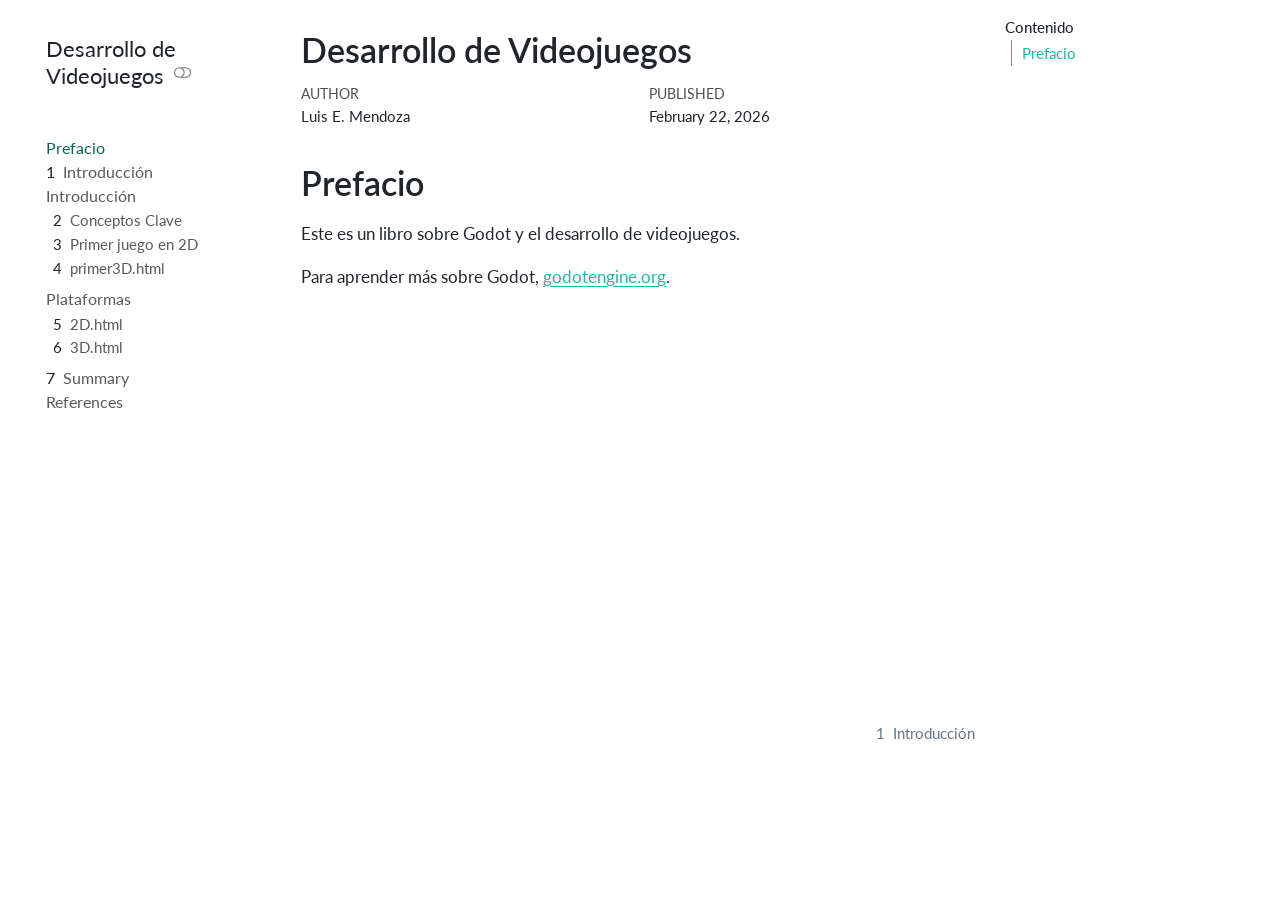
==== _book/index.html @ c6f3b177 "Avance de primer capítulo El capítulo del primer juego está casi terminado." ====
<!DOCTYPE html>
<html xmlns="http://www.w3.org/1999/xhtml" lang="en" xml:lang="en"><head>

<meta charset="utf-8">
<meta name="generator" content="quarto-1.8.27">

<meta name="viewport" content="width=device-width, initial-scale=1.0, user-scalable=yes">

<meta name="author" content="Luis E. Mendoza">
<meta name="dcterms.date" content="2026-02-22">

<title>Desarrollo de Videojuegos</title>
<style>
code{white-space: pre-wrap;}
span.smallcaps{font-variant: small-caps;}
div.columns{display: flex; gap: min(4vw, 1.5em);}
div.column{flex: auto; overflow-x: auto;}
div.hanging-indent{margin-left: 1.5em; text-indent: -1.5em;}
ul.task-list{list-style: none;}
ul.task-list li input[type="checkbox"] {
  width: 0.8em;
  margin: 0 0.8em 0.2em -1em; /* quarto-specific, see https://github.com/quarto-dev/quarto-cli/issues/4556 */ 
  vertical-align: middle;
}
</style>


<script src="site_libs/quarto-nav/quarto-nav.js"></script>
<script src="site_libs/quarto-nav/headroom.min.js"></script>
<script src="site_libs/clipboard/clipboard.min.js"></script>
<script src="site_libs/quarto-search/autocomplete.umd.js"></script>
<script src="site_libs/quarto-search/fuse.min.js"></script>
<script src="site_libs/quarto-search/quarto-search.js"></script>
<meta name="quarto:offset" content="./">
<link href="./intro.html" rel="next">
<script src="site_libs/quarto-html/quarto.js" type="module"></script>
<script src="site_libs/quarto-html/tabsets/tabsets.js" type="module"></script>
<script src="site_libs/quarto-html/axe/axe-check.js" type="module"></script>
<script src="site_libs/quarto-html/popper.min.js"></script>
<script src="site_libs/quarto-html/tippy.umd.min.js"></script>
<script src="site_libs/quarto-html/anchor.min.js"></script>
<link href="site_libs/quarto-html/tippy.css" rel="stylesheet">
<link href="site_libs/quarto-html/quarto-syntax-highlighting-ed96de9b727972fe78a7b5d16c58bf87.css" rel="stylesheet" class="quarto-color-scheme" id="quarto-text-highlighting-styles">
<link href="site_libs/quarto-html/quarto-syntax-highlighting-dark-4d9afe2b8d18ee9fa5d0d57b5ed4214d.css" rel="stylesheet" class="quarto-color-scheme quarto-color-alternate" id="quarto-text-highlighting-styles">
<link href="site_libs/quarto-html/quarto-syntax-highlighting-ed96de9b727972fe78a7b5d16c58bf87.css" rel="stylesheet" class="quarto-color-scheme-extra" id="quarto-text-highlighting-styles">
<script src="site_libs/bootstrap/bootstrap.min.js"></script>
<link href="site_libs/bootstrap/bootstrap-icons.css" rel="stylesheet">
<link href="site_libs/bootstrap/bootstrap-8a5c5494549ee22ce5ac99faca083a9b.min.css" rel="stylesheet" append-hash="true" class="quarto-color-scheme" id="quarto-bootstrap" data-mode="light">
<link href="site_libs/bootstrap/bootstrap-dark-82698d6252e92dd5db1169a928d6c1e6.min.css" rel="stylesheet" append-hash="true" class="quarto-color-scheme quarto-color-alternate" id="quarto-bootstrap" data-mode="dark">
<link href="site_libs/bootstrap/bootstrap-8a5c5494549ee22ce5ac99faca083a9b.min.css" rel="stylesheet" append-hash="true" class="quarto-color-scheme-extra" id="quarto-bootstrap" data-mode="light">
<script id="quarto-search-options" type="application/json">{
  "location": "sidebar",
  "copy-button": false,
  "collapse-after": 3,
  "panel-placement": "start",
  "type": "textbox",
  "limit": 50,
  "keyboard-shortcut": [
    "f",
    "/",
    "s"
  ],
  "show-item-context": false,
  "language": {
    "search-no-results-text": "No results",
    "search-matching-documents-text": "matching documents",
    "search-copy-link-title": "Copy link to search",
    "search-hide-matches-text": "Hide additional matches",
    "search-more-match-text": "more match in this document",
    "search-more-matches-text": "more matches in this document",
    "search-clear-button-title": "Clear",
    "search-text-placeholder": "",
    "search-detached-cancel-button-title": "Cancel",
    "search-submit-button-title": "Submit",
    "search-label": "Search"
  }
}</script>


</head>

<body class="nav-sidebar floating quarto-light"><script id="quarto-html-before-body" type="application/javascript">
    const toggleBodyColorMode = (bsSheetEl) => {
      const mode = bsSheetEl.getAttribute("data-mode");
      const bodyEl = window.document.querySelector("body");
      if (mode === "dark") {
        bodyEl.classList.add("quarto-dark");
        bodyEl.classList.remove("quarto-light");
      } else {
        bodyEl.classList.add("quarto-light");
        bodyEl.classList.remove("quarto-dark");
      }
    }
    const toggleBodyColorPrimary = () => {
      const bsSheetEl = window.document.querySelector("link#quarto-bootstrap:not([rel=disabled-stylesheet])");
      if (bsSheetEl) {
        toggleBodyColorMode(bsSheetEl);
      }
    }
    const setColorSchemeToggle = (alternate) => {
      const toggles = window.document.querySelectorAll('.quarto-color-scheme-toggle');
      for (let i=0; i < toggles.length; i++) {
        const toggle = toggles[i];
        if (toggle) {
          if (alternate) {
            toggle.classList.add("alternate");
          } else {
            toggle.classList.remove("alternate");
          }
        }
      }
    };
    const toggleColorMode = (alternate) => {
      // Switch the stylesheets
      const primaryStylesheets = window.document.querySelectorAll('link.quarto-color-scheme:not(.quarto-color-alternate)');
      const alternateStylesheets = window.document.querySelectorAll('link.quarto-color-scheme.quarto-color-alternate');
      manageTransitions('#quarto-margin-sidebar .nav-link', false);
      if (alternate) {
        // note: dark is layered on light, we don't disable primary!
        enableStylesheet(alternateStylesheets);
        for (const sheetNode of alternateStylesheets) {
          if (sheetNode.id === "quarto-bootstrap") {
            toggleBodyColorMode(sheetNode);
          }
        }
      } else {
        disableStylesheet(alternateStylesheets);
        enableStylesheet(primaryStylesheets)
        toggleBodyColorPrimary();
      }
      manageTransitions('#quarto-margin-sidebar .nav-link', true);
      // Switch the toggles
      setColorSchemeToggle(alternate)
      // Hack to workaround the fact that safari doesn't
      // properly recolor the scrollbar when toggling (#1455)
      if (navigator.userAgent.indexOf('Safari') > 0 && navigator.userAgent.indexOf('Chrome') == -1) {
        manageTransitions("body", false);
        window.scrollTo(0, 1);
        setTimeout(() => {
          window.scrollTo(0, 0);
          manageTransitions("body", true);
        }, 40);
      }
    }
    const disableStylesheet = (stylesheets) => {
      for (let i=0; i < stylesheets.length; i++) {
        const stylesheet = stylesheets[i];
        stylesheet.rel = 'disabled-stylesheet';
      }
    }
    const enableStylesheet = (stylesheets) => {
      for (let i=0; i < stylesheets.length; i++) {
        const stylesheet = stylesheets[i];
        if(stylesheet.rel !== 'stylesheet') { // for Chrome, which will still FOUC without this check
          stylesheet.rel = 'stylesheet';
        }
      }
    }
    const manageTransitions = (selector, allowTransitions) => {
      const els = window.document.querySelectorAll(selector);
      for (let i=0; i < els.length; i++) {
        const el = els[i];
        if (allowTransitions) {
          el.classList.remove('notransition');
        } else {
          el.classList.add('notransition');
        }
      }
    }
    const isFileUrl = () => {
      return window.location.protocol === 'file:';
    }
    const hasAlternateSentinel = () => {
      let styleSentinel = getColorSchemeSentinel();
      if (styleSentinel !== null) {
        return styleSentinel === "alternate";
      } else {
        return false;
      }
    }
    const setStyleSentinel = (alternate) => {
      const value = alternate ? "alternate" : "default";
      if (!isFileUrl()) {
        window.localStorage.setItem("quarto-color-scheme", value);
      } else {
        localAlternateSentinel = value;
      }
    }
    const getColorSchemeSentinel = () => {
      if (!isFileUrl()) {
        const storageValue = window.localStorage.getItem("quarto-color-scheme");
        return storageValue != null ? storageValue : localAlternateSentinel;
      } else {
        return localAlternateSentinel;
      }
    }
    const toggleGiscusIfUsed = (isAlternate, darkModeDefault) => {
      const baseTheme = document.querySelector('#giscus-base-theme')?.value ?? 'light';
      const alternateTheme = document.querySelector('#giscus-alt-theme')?.value ?? 'dark';
      let newTheme = '';
      if(authorPrefersDark) {
        newTheme = isAlternate ? baseTheme : alternateTheme;
      } else {
        newTheme = isAlternate ? alternateTheme : baseTheme;
      }
      const changeGiscusTheme = () => {
        // From: https://github.com/giscus/giscus/issues/336
        const sendMessage = (message) => {
          const iframe = document.querySelector('iframe.giscus-frame');
          if (!iframe) return;
          iframe.contentWindow.postMessage({ giscus: message }, 'https://giscus.app');
        }
        sendMessage({
          setConfig: {
            theme: newTheme
          }
        });
      }
      const isGiscussLoaded = window.document.querySelector('iframe.giscus-frame') !== null;
      if (isGiscussLoaded) {
        changeGiscusTheme();
      }
    };
    const authorPrefersDark = false;
    const darkModeDefault = authorPrefersDark;
      document.querySelector('link#quarto-text-highlighting-styles.quarto-color-scheme-extra').rel = 'disabled-stylesheet';
      document.querySelector('link#quarto-bootstrap.quarto-color-scheme-extra').rel = 'disabled-stylesheet';
    let localAlternateSentinel = darkModeDefault ? 'alternate' : 'default';
    // Dark / light mode switch
    window.quartoToggleColorScheme = () => {
      // Read the current dark / light value
      let toAlternate = !hasAlternateSentinel();
      toggleColorMode(toAlternate);
      setStyleSentinel(toAlternate);
      toggleGiscusIfUsed(toAlternate, darkModeDefault);
      window.dispatchEvent(new Event('resize'));
    };
    // Switch to dark mode if need be
    if (hasAlternateSentinel()) {
      toggleColorMode(true);
    } else {
      toggleColorMode(false);
    }
  </script>

<div id="quarto-search-results"></div>
  <header id="quarto-header" class="headroom fixed-top">
  <nav class="quarto-secondary-nav">
    <div class="container-fluid d-flex">
      <button type="button" class="quarto-btn-toggle btn" data-bs-toggle="collapse" role="button" data-bs-target=".quarto-sidebar-collapse-item" aria-controls="quarto-sidebar" aria-expanded="false" aria-label="Toggle sidebar navigation" onclick="if (window.quartoToggleHeadroom) { window.quartoToggleHeadroom(); }">
        <i class="bi bi-layout-text-sidebar-reverse"></i>
      </button>
        <nav class="quarto-page-breadcrumbs" aria-label="breadcrumb"><ol class="breadcrumb"><li class="breadcrumb-item"><a href="./index.html">Prefacio</a></li></ol></nav>
        <a class="flex-grow-1" role="navigation" data-bs-toggle="collapse" data-bs-target=".quarto-sidebar-collapse-item" aria-controls="quarto-sidebar" aria-expanded="false" aria-label="Toggle sidebar navigation" onclick="if (window.quartoToggleHeadroom) { window.quartoToggleHeadroom(); }">      
        </a>
      <button type="button" class="btn quarto-search-button" aria-label="Search" onclick="window.quartoOpenSearch();">
        <i class="bi bi-search"></i>
      </button>
    </div>
  </nav>
</header>
<!-- content -->
<div id="quarto-content" class="quarto-container page-columns page-rows-contents page-layout-article">
<!-- sidebar -->
  <nav id="quarto-sidebar" class="sidebar collapse collapse-horizontal quarto-sidebar-collapse-item sidebar-navigation floating overflow-auto">
    <div class="pt-lg-2 mt-2 text-left sidebar-header">
    <div class="sidebar-title mb-0 py-0">
      <a href="./">Desarrollo de Videojuegos</a> 
        <div class="sidebar-tools-main">
  <a href="" class="quarto-color-scheme-toggle quarto-navigation-tool  px-1" onclick="window.quartoToggleColorScheme(); return false;" title="Toggle dark mode"><i class="bi"></i></a>
</div>
    </div>
      </div>
        <div class="mt-2 flex-shrink-0 align-items-center">
        <div class="sidebar-search">
        <div id="quarto-search" class="" title="Search"></div>
        </div>
        </div>
    <div class="sidebar-menu-container"> 
    <ul class="list-unstyled mt-1">
        <li class="sidebar-item">
  <div class="sidebar-item-container"> 
  <a href="./index.html" class="sidebar-item-text sidebar-link active">
 <span class="menu-text">Prefacio</span></a>
  </div>
</li>
        <li class="sidebar-item">
  <div class="sidebar-item-container"> 
  <a href="./intro.html" class="sidebar-item-text sidebar-link">
 <span class="menu-text"><span class="chapter-number">1</span>&nbsp; <span class="chapter-title">Introducción</span></span></a>
  </div>
</li>
        <li class="sidebar-item sidebar-item-section">
      <div class="sidebar-item-container"> 
            <a class="sidebar-item-text sidebar-link text-start" data-bs-toggle="collapse" data-bs-target="#quarto-sidebar-section-1" role="navigation" aria-expanded="true">
 <span class="menu-text">Introducción</span></a>
          <a class="sidebar-item-toggle text-start" data-bs-toggle="collapse" data-bs-target="#quarto-sidebar-section-1" role="navigation" aria-expanded="true" aria-label="Toggle section">
            <i class="bi bi-chevron-right ms-2"></i>
          </a> 
      </div>
      <ul id="quarto-sidebar-section-1" class="collapse list-unstyled sidebar-section depth1 show">  
          <li class="sidebar-item">
  <div class="sidebar-item-container"> 
  <a href="./conceptosclave.html" class="sidebar-item-text sidebar-link">
 <span class="menu-text"><span class="chapter-number">2</span>&nbsp; <span class="chapter-title">Conceptos Clave</span></span></a>
  </div>
</li>
          <li class="sidebar-item">
  <div class="sidebar-item-container"> 
  <a href="./primer2D.html" class="sidebar-item-text sidebar-link">
 <span class="menu-text"><span class="chapter-number">3</span>&nbsp; <span class="chapter-title">Primer juego en 2D</span></span></a>
  </div>
</li>
          <li class="sidebar-item">
  <div class="sidebar-item-container"> 
  <a href="./primer3D.html" class="sidebar-item-text sidebar-link">
 <span class="menu-text"><span class="chapter-number">4</span>&nbsp; <span class="chapter-title">primer3D.html</span></span></a>
  </div>
</li>
      </ul>
  </li>
        <li class="sidebar-item sidebar-item-section">
      <div class="sidebar-item-container"> 
            <a class="sidebar-item-text sidebar-link text-start" data-bs-toggle="collapse" data-bs-target="#quarto-sidebar-section-2" role="navigation" aria-expanded="true">
 <span class="menu-text">Plataformas</span></a>
          <a class="sidebar-item-toggle text-start" data-bs-toggle="collapse" data-bs-target="#quarto-sidebar-section-2" role="navigation" aria-expanded="true" aria-label="Toggle section">
            <i class="bi bi-chevron-right ms-2"></i>
          </a> 
      </div>
      <ul id="quarto-sidebar-section-2" class="collapse list-unstyled sidebar-section depth1 show">  
          <li class="sidebar-item">
  <div class="sidebar-item-container"> 
  <a href="./2D.html" class="sidebar-item-text sidebar-link">
 <span class="menu-text"><span class="chapter-number">5</span>&nbsp; <span class="chapter-title">2D.html</span></span></a>
  </div>
</li>
          <li class="sidebar-item">
  <div class="sidebar-item-container"> 
  <a href="./3D.html" class="sidebar-item-text sidebar-link">
 <span class="menu-text"><span class="chapter-number">6</span>&nbsp; <span class="chapter-title">3D.html</span></span></a>
  </div>
</li>
      </ul>
  </li>
        <li class="sidebar-item">
  <div class="sidebar-item-container"> 
  <a href="./summary.html" class="sidebar-item-text sidebar-link">
 <span class="menu-text"><span class="chapter-number">7</span>&nbsp; <span class="chapter-title">Summary</span></span></a>
  </div>
</li>
        <li class="sidebar-item">
  <div class="sidebar-item-container"> 
  <a href="./references.html" class="sidebar-item-text sidebar-link">
 <span class="menu-text">References</span></a>
  </div>
</li>
    </ul>
    </div>
</nav>
<div id="quarto-sidebar-glass" class="quarto-sidebar-collapse-item" data-bs-toggle="collapse" data-bs-target=".quarto-sidebar-collapse-item"></div>
<!-- margin-sidebar -->
    <div id="quarto-margin-sidebar" class="sidebar margin-sidebar">
        <nav id="TOC" role="doc-toc" class="toc-active">
    <h2 id="toc-title">Contenido</h2>
   
  <ul>
  <li><a href="#prefacio" id="toc-prefacio" class="nav-link active" data-scroll-target="#prefacio">Prefacio</a></li>
  </ul>
</nav>
    </div>
<!-- main -->
<main class="content" id="quarto-document-content">


<header id="title-block-header" class="quarto-title-block default">
<div class="quarto-title">
<h1 class="title">Desarrollo de Videojuegos</h1>
</div>



<div class="quarto-title-meta">

    <div>
    <div class="quarto-title-meta-heading">Author</div>
    <div class="quarto-title-meta-contents">
             <p>Luis E. Mendoza </p>
          </div>
  </div>
    
    <div>
    <div class="quarto-title-meta-heading">Published</div>
    <div class="quarto-title-meta-contents">
      <p class="date">February 22, 2026</p>
    </div>
  </div>
  
    
  </div>
  


</header>


<section id="prefacio" class="level1 unnumbered">
<h1 class="unnumbered">Prefacio</h1>
<p>Este es un libro sobre Godot y el desarrollo de videojuegos.</p>
<p>Para aprender más sobre Godot, <a href="https://godotengine.org/es/">godotengine.org</a>.</p>


</section>

</main> <!-- /main -->
<script id="quarto-html-after-body" type="application/javascript">
  window.document.addEventListener("DOMContentLoaded", function (event) {
    // Ensure there is a toggle, if there isn't float one in the top right
    if (window.document.querySelector('.quarto-color-scheme-toggle') === null) {
      const a = window.document.createElement('a');
      a.classList.add('top-right');
      a.classList.add('quarto-color-scheme-toggle');
      a.href = "";
      a.onclick = function() { try { window.quartoToggleColorScheme(); } catch {} return false; };
      const i = window.document.createElement("i");
      i.classList.add('bi');
      a.appendChild(i);
      window.document.body.appendChild(a);
    }
    setColorSchemeToggle(hasAlternateSentinel())
    const icon = "";
    const anchorJS = new window.AnchorJS();
    anchorJS.options = {
      placement: 'right',
      icon: icon
    };
    anchorJS.add('.anchored');
    const isCodeAnnotation = (el) => {
      for (const clz of el.classList) {
        if (clz.startsWith('code-annotation-')) {                     
          return true;
        }
      }
      return false;
    }
    const onCopySuccess = function(e) {
      // button target
      const button = e.trigger;
      // don't keep focus
      button.blur();
      // flash "checked"
      button.classList.add('code-copy-button-checked');
      var currentTitle = button.getAttribute("title");
      button.setAttribute("title", "Copied!");
      let tooltip;
      if (window.bootstrap) {
        button.setAttribute("data-bs-toggle", "tooltip");
        button.setAttribute("data-bs-placement", "left");
        button.setAttribute("data-bs-title", "Copied!");
        tooltip = new bootstrap.Tooltip(button, 
          { trigger: "manual", 
            customClass: "code-copy-button-tooltip",
            offset: [0, -8]});
        tooltip.show();    
      }
      setTimeout(function() {
        if (tooltip) {
          tooltip.hide();
          button.removeAttribute("data-bs-title");
          button.removeAttribute("data-bs-toggle");
          button.removeAttribute("data-bs-placement");
        }
        button.setAttribute("title", currentTitle);
        button.classList.remove('code-copy-button-checked');
      }, 1000);
      // clear code selection
      e.clearSelection();
    }
    const getTextToCopy = function(trigger) {
      const outerScaffold = trigger.parentElement.cloneNode(true);
      const codeEl = outerScaffold.querySelector('code');
      for (const childEl of codeEl.children) {
        if (isCodeAnnotation(childEl)) {
          childEl.remove();
        }
      }
      return codeEl.innerText;
    }
    const clipboard = new window.ClipboardJS('.code-copy-button:not([data-in-quarto-modal])', {
      text: getTextToCopy
    });
    clipboard.on('success', onCopySuccess);
    if (window.document.getElementById('quarto-embedded-source-code-modal')) {
      const clipboardModal = new window.ClipboardJS('.code-copy-button[data-in-quarto-modal]', {
        text: getTextToCopy,
        container: window.document.getElementById('quarto-embedded-source-code-modal')
      });
      clipboardModal.on('success', onCopySuccess);
    }
      var localhostRegex = new RegExp(/^(?:http|https):\/\/localhost\:?[0-9]*\//);
      var mailtoRegex = new RegExp(/^mailto:/);
        var filterRegex = new RegExp('/' + window.location.host + '/');
      var isInternal = (href) => {
          return filterRegex.test(href) || localhostRegex.test(href) || mailtoRegex.test(href);
      }
      // Inspect non-navigation links and adorn them if external
     var links = window.document.querySelectorAll('a[href]:not(.nav-link):not(.navbar-brand):not(.toc-action):not(.sidebar-link):not(.sidebar-item-toggle):not(.pagination-link):not(.no-external):not([aria-hidden]):not(.dropdown-item):not(.quarto-navigation-tool):not(.about-link)');
      for (var i=0; i<links.length; i++) {
        const link = links[i];
        if (!isInternal(link.href)) {
          // undo the damage that might have been done by quarto-nav.js in the case of
          // links that we want to consider external
          if (link.dataset.originalHref !== undefined) {
            link.href = link.dataset.originalHref;
          }
        }
      }
    function tippyHover(el, contentFn, onTriggerFn, onUntriggerFn) {
      const config = {
        allowHTML: true,
        maxWidth: 500,
        delay: 100,
        arrow: false,
        appendTo: function(el) {
            return el.parentElement;
        },
        interactive: true,
        interactiveBorder: 10,
        theme: 'quarto',
        placement: 'bottom-start',
      };
      if (contentFn) {
        config.content = contentFn;
      }
      if (onTriggerFn) {
        config.onTrigger = onTriggerFn;
      }
      if (onUntriggerFn) {
        config.onUntrigger = onUntriggerFn;
      }
      window.tippy(el, config); 
    }
    const noterefs = window.document.querySelectorAll('a[role="doc-noteref"]');
    for (var i=0; i<noterefs.length; i++) {
      const ref = noterefs[i];
      tippyHover(ref, function() {
        // use id or data attribute instead here
        let href = ref.getAttribute('data-footnote-href') || ref.getAttribute('href');
        try { href = new URL(href).hash; } catch {}
        const id = href.replace(/^#\/?/, "");
        const note = window.document.getElementById(id);
        if (note) {
          return note.innerHTML;
        } else {
          return "";
        }
      });
    }
    const xrefs = window.document.querySelectorAll('a.quarto-xref');
    const processXRef = (id, note) => {
      // Strip column container classes
      const stripColumnClz = (el) => {
        el.classList.remove("page-full", "page-columns");
        if (el.children) {
          for (const child of el.children) {
            stripColumnClz(child);
          }
        }
      }
      stripColumnClz(note)
      if (id === null || id.startsWith('sec-')) {
        // Special case sections, only their first couple elements
        const container = document.createElement("div");
        if (note.children && note.children.length > 2) {
          container.appendChild(note.children[0].cloneNode(true));
          for (let i = 1; i < note.children.length; i++) {
            const child = note.children[i];
            if (child.tagName === "P" && child.innerText === "") {
              continue;
            } else {
              container.appendChild(child.cloneNode(true));
              break;
            }
          }
          if (window.Quarto?.typesetMath) {
            window.Quarto.typesetMath(container);
          }
          return container.innerHTML
        } else {
          if (window.Quarto?.typesetMath) {
            window.Quarto.typesetMath(note);
          }
          return note.innerHTML;
        }
      } else {
        // Remove any anchor links if they are present
        const anchorLink = note.querySelector('a.anchorjs-link');
        if (anchorLink) {
          anchorLink.remove();
        }
        if (window.Quarto?.typesetMath) {
          window.Quarto.typesetMath(note);
        }
        if (note.classList.contains("callout")) {
          return note.outerHTML;
        } else {
          return note.innerHTML;
        }
      }
    }
    for (var i=0; i<xrefs.length; i++) {
      const xref = xrefs[i];
      tippyHover(xref, undefined, function(instance) {
        instance.disable();
        let url = xref.getAttribute('href');
        let hash = undefined; 
        if (url.startsWith('#')) {
          hash = url;
        } else {
          try { hash = new URL(url).hash; } catch {}
        }
        if (hash) {
          const id = hash.replace(/^#\/?/, "");
          const note = window.document.getElementById(id);
          if (note !== null) {
            try {
              const html = processXRef(id, note.cloneNode(true));
              instance.setContent(html);
            } finally {
              instance.enable();
              instance.show();
            }
          } else {
            // See if we can fetch this
            fetch(url.split('#')[0])
            .then(res => res.text())
            .then(html => {
              const parser = new DOMParser();
              const htmlDoc = parser.parseFromString(html, "text/html");
              const note = htmlDoc.getElementById(id);
              if (note !== null) {
                const html = processXRef(id, note);
                instance.setContent(html);
              } 
            }).finally(() => {
              instance.enable();
              instance.show();
            });
          }
        } else {
          // See if we can fetch a full url (with no hash to target)
          // This is a special case and we should probably do some content thinning / targeting
          fetch(url)
          .then(res => res.text())
          .then(html => {
            const parser = new DOMParser();
            const htmlDoc = parser.parseFromString(html, "text/html");
            const note = htmlDoc.querySelector('main.content');
            if (note !== null) {
              // This should only happen for chapter cross references
              // (since there is no id in the URL)
              // remove the first header
              if (note.children.length > 0 && note.children[0].tagName === "HEADER") {
                note.children[0].remove();
              }
              const html = processXRef(null, note);
              instance.setContent(html);
            } 
          }).finally(() => {
            instance.enable();
            instance.show();
          });
        }
      }, function(instance) {
      });
    }
        let selectedAnnoteEl;
        const selectorForAnnotation = ( cell, annotation) => {
          let cellAttr = 'data-code-cell="' + cell + '"';
          let lineAttr = 'data-code-annotation="' +  annotation + '"';
          const selector = 'span[' + cellAttr + '][' + lineAttr + ']';
          return selector;
        }
        const selectCodeLines = (annoteEl) => {
          const doc = window.document;
          const targetCell = annoteEl.getAttribute("data-target-cell");
          const targetAnnotation = annoteEl.getAttribute("data-target-annotation");
          const annoteSpan = window.document.querySelector(selectorForAnnotation(targetCell, targetAnnotation));
          const lines = annoteSpan.getAttribute("data-code-lines").split(",");
          const lineIds = lines.map((line) => {
            return targetCell + "-" + line;
          })
          let top = null;
          let height = null;
          let parent = null;
          if (lineIds.length > 0) {
              //compute the position of the single el (top and bottom and make a div)
              const el = window.document.getElementById(lineIds[0]);
              top = el.offsetTop;
              height = el.offsetHeight;
              parent = el.parentElement.parentElement;
            if (lineIds.length > 1) {
              const lastEl = window.document.getElementById(lineIds[lineIds.length - 1]);
              const bottom = lastEl.offsetTop + lastEl.offsetHeight;
              height = bottom - top;
            }
            if (top !== null && height !== null && parent !== null) {
              // cook up a div (if necessary) and position it 
              let div = window.document.getElementById("code-annotation-line-highlight");
              if (div === null) {
                div = window.document.createElement("div");
                div.setAttribute("id", "code-annotation-line-highlight");
                div.style.position = 'absolute';
                parent.appendChild(div);
              }
              div.style.top = top - 2 + "px";
              div.style.height = height + 4 + "px";
              div.style.left = 0;
              let gutterDiv = window.document.getElementById("code-annotation-line-highlight-gutter");
              if (gutterDiv === null) {
                gutterDiv = window.document.createElement("div");
                gutterDiv.setAttribute("id", "code-annotation-line-highlight-gutter");
                gutterDiv.style.position = 'absolute';
                const codeCell = window.document.getElementById(targetCell);
                const gutter = codeCell.querySelector('.code-annotation-gutter');
                gutter.appendChild(gutterDiv);
              }
              gutterDiv.style.top = top - 2 + "px";
              gutterDiv.style.height = height + 4 + "px";
            }
            selectedAnnoteEl = annoteEl;
          }
        };
        const unselectCodeLines = () => {
          const elementsIds = ["code-annotation-line-highlight", "code-annotation-line-highlight-gutter"];
          elementsIds.forEach((elId) => {
            const div = window.document.getElementById(elId);
            if (div) {
              div.remove();
            }
          });
          selectedAnnoteEl = undefined;
        };
          // Handle positioning of the toggle
      window.addEventListener(
        "resize",
        throttle(() => {
          elRect = undefined;
          if (selectedAnnoteEl) {
            selectCodeLines(selectedAnnoteEl);
          }
        }, 10)
      );
      function throttle(fn, ms) {
      let throttle = false;
      let timer;
        return (...args) => {
          if(!throttle) { // first call gets through
              fn.apply(this, args);
              throttle = true;
          } else { // all the others get throttled
              if(timer) clearTimeout(timer); // cancel #2
              timer = setTimeout(() => {
                fn.apply(this, args);
                timer = throttle = false;
              }, ms);
          }
        };
      }
        // Attach click handler to the DT
        const annoteDls = window.document.querySelectorAll('dt[data-target-cell]');
        for (const annoteDlNode of annoteDls) {
          annoteDlNode.addEventListener('click', (event) => {
            const clickedEl = event.target;
            if (clickedEl !== selectedAnnoteEl) {
              unselectCodeLines();
              const activeEl = window.document.querySelector('dt[data-target-cell].code-annotation-active');
              if (activeEl) {
                activeEl.classList.remove('code-annotation-active');
              }
              selectCodeLines(clickedEl);
              clickedEl.classList.add('code-annotation-active');
            } else {
              // Unselect the line
              unselectCodeLines();
              clickedEl.classList.remove('code-annotation-active');
            }
          });
        }
    const findCites = (el) => {
      const parentEl = el.parentElement;
      if (parentEl) {
        const cites = parentEl.dataset.cites;
        if (cites) {
          return {
            el,
            cites: cites.split(' ')
          };
        } else {
          return findCites(el.parentElement)
        }
      } else {
        return undefined;
      }
    };
    var bibliorefs = window.document.querySelectorAll('a[role="doc-biblioref"]');
    for (var i=0; i<bibliorefs.length; i++) {
      const ref = bibliorefs[i];
      const citeInfo = findCites(ref);
      if (citeInfo) {
        tippyHover(citeInfo.el, function() {
          var popup = window.document.createElement('div');
          citeInfo.cites.forEach(function(cite) {
            var citeDiv = window.document.createElement('div');
            citeDiv.classList.add('hanging-indent');
            citeDiv.classList.add('csl-entry');
            var biblioDiv = window.document.getElementById('ref-' + cite);
            if (biblioDiv) {
              citeDiv.innerHTML = biblioDiv.innerHTML;
            }
            popup.appendChild(citeDiv);
          });
          return popup.innerHTML;
        });
      }
    }
  });
  </script>
<nav class="page-navigation">
  <div class="nav-page nav-page-previous">
  </div>
  <div class="nav-page nav-page-next">
      <a href="./intro.html" class="pagination-link" aria-label="Introducción">
        <span class="nav-page-text"><span class="chapter-number">1</span>&nbsp; <span class="chapter-title">Introducción</span></span> <i class="bi bi-arrow-right-short"></i>
      </a>
  </div>
</nav>
</div> <!-- /content -->




</body></html>
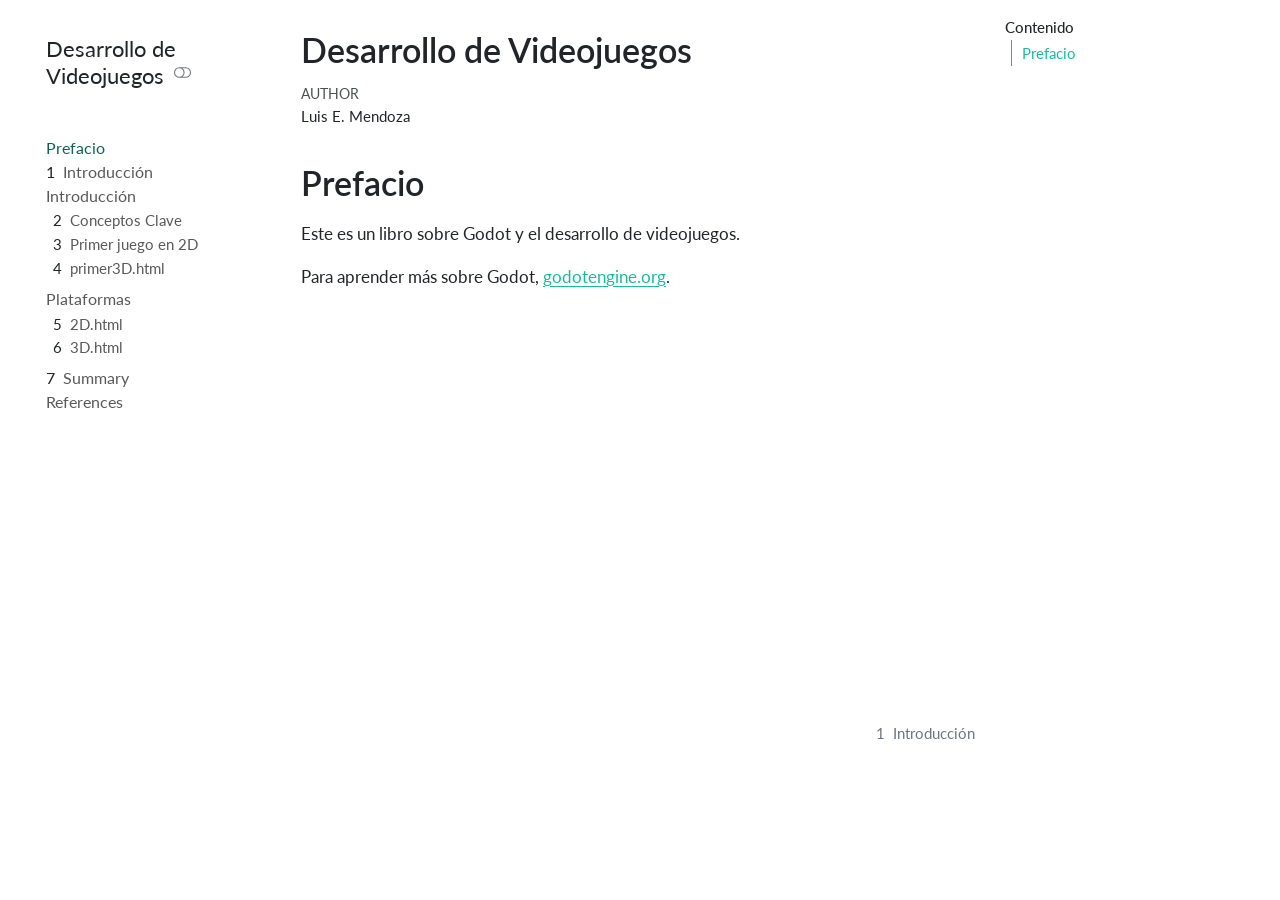
==== commit 7f7f427b: "Actualización" ====
--- a/_book/index.html
+++ b/_book/index.html
@@ -7,7 +7,6 @@
 <meta name="viewport" content="width=device-width, initial-scale=1.0, user-scalable=yes">
 
 <meta name="author" content="Luis E. Mendoza">
-<meta name="dcterms.date" content="2026-02-22">
 
 <title>Desarrollo de Videojuegos</title>
 <style>
@@ -388,12 +387,6 @@
           </div>
   </div>
     
-    <div>
-    <div class="quarto-title-meta-heading">Published</div>
-    <div class="quarto-title-meta-contents">
-      <p class="date">February 22, 2026</p>
-    </div>
-  </div>
   
     
   </div>
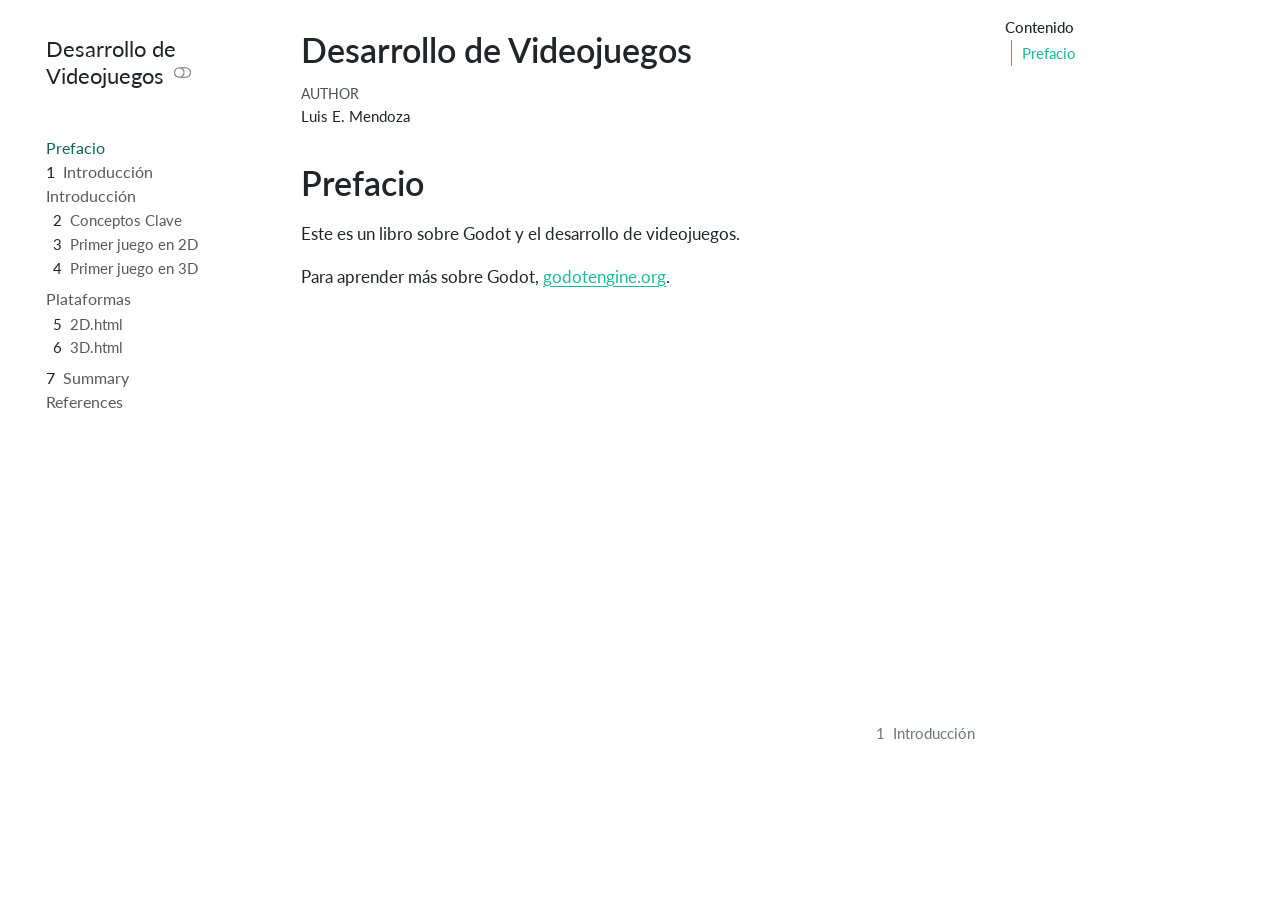
==== commit 6432c911: "Avance del Capítulo 4" ====
--- a/_book/index.html
+++ b/_book/index.html
@@ -313,7 +313,7 @@
           <li class="sidebar-item">
   <div class="sidebar-item-container"> 
   <a href="./primer3D.html" class="sidebar-item-text sidebar-link">
- <span class="menu-text"><span class="chapter-number">4</span>&nbsp; <span class="chapter-title">primer3D.html</span></span></a>
+ <span class="menu-text"><span class="chapter-number">4</span>&nbsp; <span class="chapter-title">Primer juego en 3D</span></span></a>
   </div>
 </li>
       </ul>
